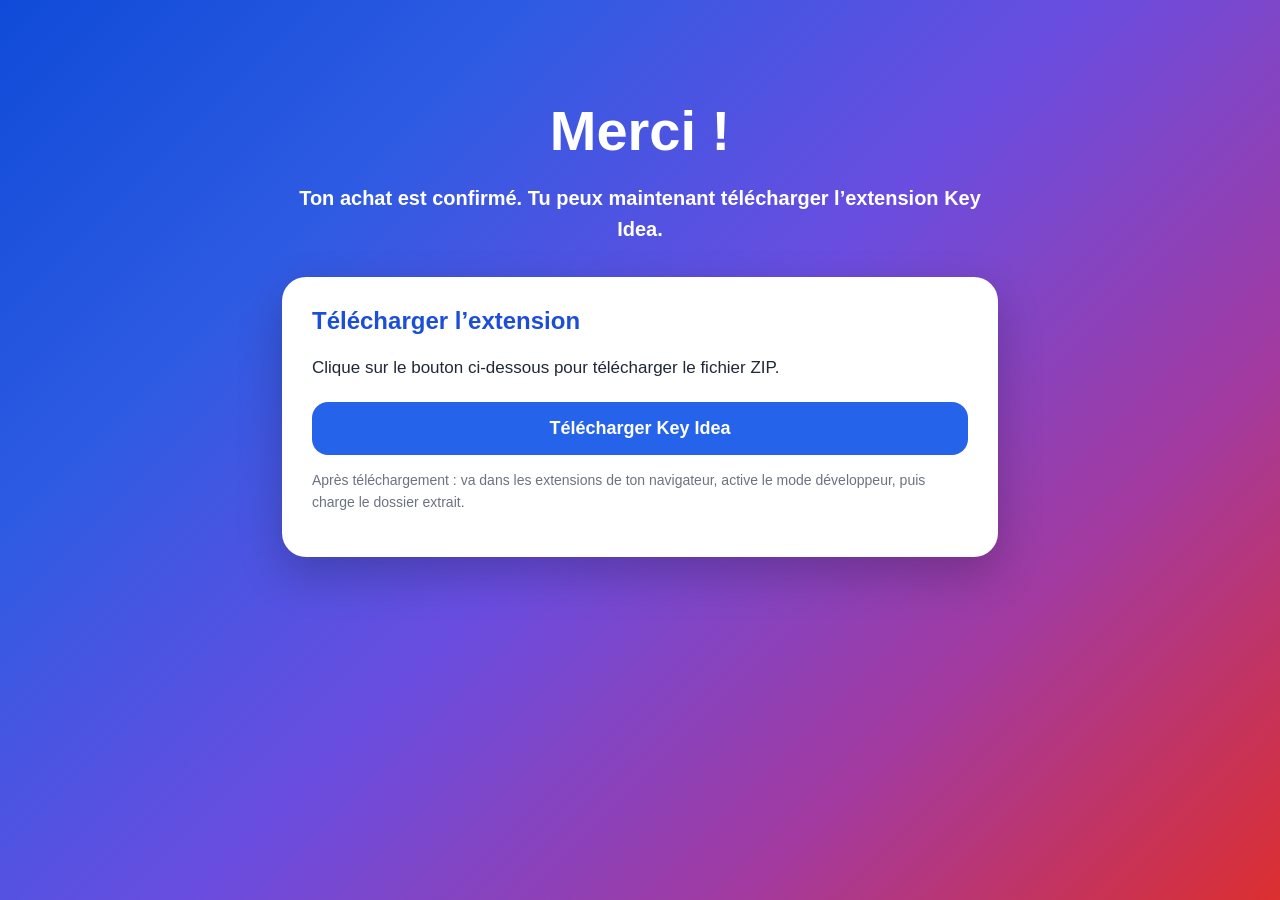
==== success.html @ 5069f347 "Add files via upload" ====
<!DOCTYPE html>
<html lang="fr">
<head>
<meta charset="UTF-8" />
<title>Téléchargement — Key Idea</title>
<link rel="stylesheet" href="style.css" />
</head>
<body>

<main class="hero">
<h1>Merci !</h1>

<p class="subtitle">
Ton achat est confirmé. Tu peux maintenant télécharger l’extension Key Idea.
</p>

<div class="card">
<h2>Télécharger l’extension</h2>

<p>
Clique sur le bouton ci-dessous pour télécharger le fichier ZIP.
</p>

<a class="buy-btn" href="keyidea.zip" download>
Télécharger Key Idea
</a>

<p class="small">
Après téléchargement : va dans les extensions de ton navigateur,
active le mode développeur, puis charge le dossier extrait.
</p>
</div>
</main>

</body>
</html>
---- style.css ----
body {
    margin: 0;
    font-family: Arial, sans-serif;
    background: linear-gradient(
    135deg,
    #0f4bd8 0%,
    #2f5be3 25%,
    #6a4de0 50%,
    #a23aa0 75%,
    #dc2f2f 100%
    );
    color: white;
    }
    
    .hero {
    min-height: 100vh;
    max-width: 760px;
    margin: auto;
    padding: 60px 22px;
    box-sizing: border-box;
    text-align: center;
    }
    
    h1 {
    font-size: 56px;
    margin-bottom: 18px;
    }
    
    .subtitle {
    font-size: 20px;
    line-height: 1.55;
    margin-bottom: 32px;
    font-weight: 600;
    }
    
    .card {
    background: white;
    color: #1f2937;
    border-radius: 24px;
    padding: 30px;
    text-align: left;
    box-shadow: 0 18px 45px rgba(0, 0, 0, 0.22);
    }
    
    .card h2 {
    margin-top: 0;
    color: #1d4ed8;
    }
    
    .card p,
    .card li {
    font-size: 17px;
    line-height: 1.6;
    }
    
    .price {
    font-size: 34px !important;
    font-weight: 900;
    color: #dc2626;
    text-align: center;
    }
    
    .buy-btn {
    display: block;
    width: 100%;
    padding: 16px;
    border-radius: 16px;
    background: #2563eb;
    color: white;
    text-align: center;
    text-decoration: none;
    font-weight: 900;
    font-size: 18px;
    box-sizing: border-box;
    margin-top: 20px;
    }
    
    .buy-btn:hover {
    background: #1d4ed8;
    }
    
    .privacy {
    display: inline-block;
    margin-top: 24px;
    color: white;
    font-weight: bold;
    }
    
    .small {
    font-size: 14px !important;
    color: #6b7280;
    }
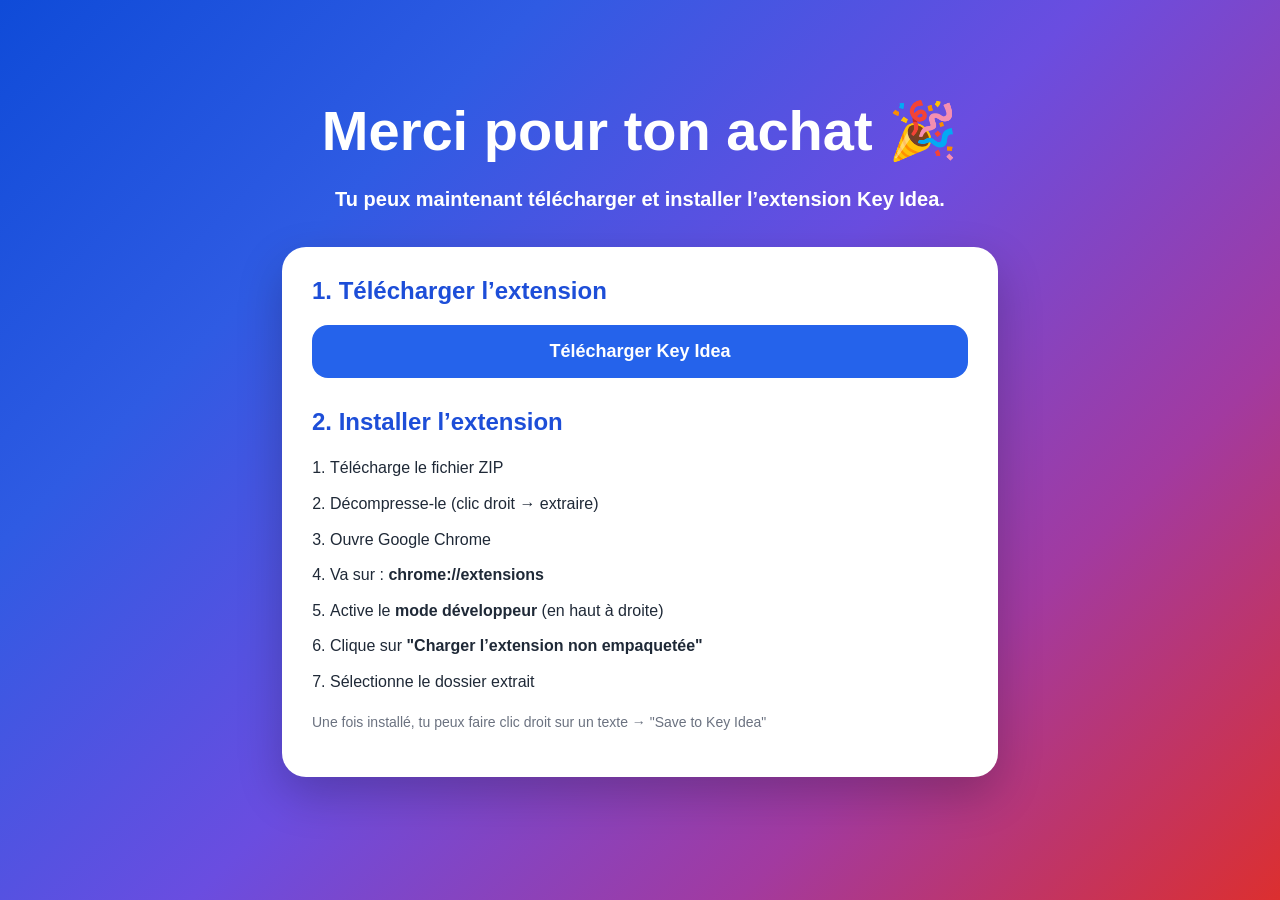
==== commit 4296e5fa: "Add files via upload" ====
--- a/success.html
+++ b/success.html
@@ -8,29 +8,38 @@
 <body>
 
 <main class="hero">
-<h1>Merci !</h1>
+<h1>Merci pour ton achat 🎉</h1>
 
 <p class="subtitle">
-Ton achat est confirmé. Tu peux maintenant télécharger l’extension Key Idea.
+Tu peux maintenant télécharger et installer l’extension Key Idea.
 </p>
 
 <div class="card">
-<h2>Télécharger l’extension</h2>
+<h2>1. Télécharger l’extension</h2>
 
-<p>
-Clique sur le bouton ci-dessous pour télécharger le fichier ZIP.
-</p>
-
-<a class="buy-btn" href="keyidea.zip" download>
+<a class="buy-btn" href="KeyIdea-extension.zip" download>
 Télécharger Key Idea
 </a>
 
+<h2 style="margin-top: 30px;">2. Installer l’extension</h2>
+
+<ol class="install-steps">
+<li>Télécharge le fichier ZIP</li>
+<li>Décompresse-le (clic droit → extraire)</li>
+<li>Ouvre Google Chrome</li>
+<li>Va sur : <strong>chrome://extensions</strong></li>
+<li>Active le <strong>mode développeur</strong> (en haut à droite)</li>
+<li>Clique sur <strong>"Charger l’extension non empaquetée"</strong></li>
+<li>Sélectionne le dossier extrait</li>
+</ol>
+
 <p class="small">
-Après téléchargement : va dans les extensions de ton navigateur,
-active le mode développeur, puis charge le dossier extrait.
+Une fois installé, tu peux faire clic droit sur un texte → "Save to Key Idea"
 </p>
+
 </div>
 </main>
 
 </body>
 </html>
+
--- a/style.css
+++ b/style.css
@@ -91,7 +91,14 @@
     color: #6b7280;
     }
     
-    
+    .install-steps {
+        padding-left: 18px;
+    }
+        
+    .install-steps li {
+        margin-bottom: 10px;
+        font-size: 16px;
+    }
 
     
     
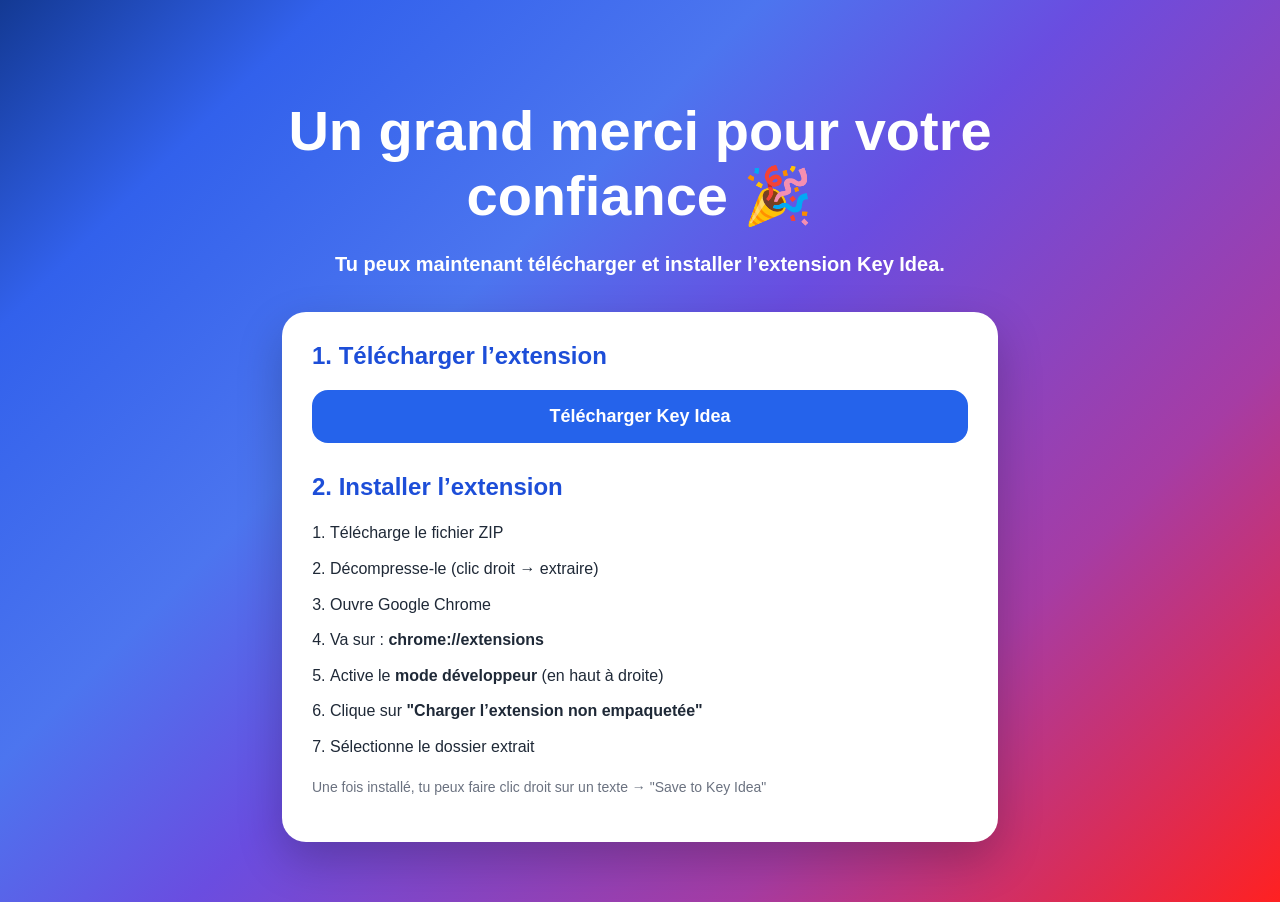
==== commit 9fe52a6f: "Add files via upload" ====
--- a/success.html
+++ b/success.html
@@ -8,7 +8,7 @@
 <body>
 
 <main class="hero">
-<h1>Merci pour ton achat 🎉</h1>
+<h1>Un grand merci pour votre confiance 🎉</h1>
 
 <p class="subtitle">
 Tu peux maintenant télécharger et installer l’extension Key Idea.
--- a/style.css
+++ b/style.css
@@ -3,11 +3,12 @@
     font-family: Arial, sans-serif;
     background: linear-gradient(
     135deg,
-    #0f4bd8 0%,
-    #2f5be3 25%,
+    #133993 0%,
+    #3261ec 15%,
+    #4c75ef 35%,
     #6a4de0 50%,
-    #a23aa0 75%,
-    #dc2f2f 100%
+    #a63ca4 75%,
+    #ff2121 100%
     );
     color: white;
     }
